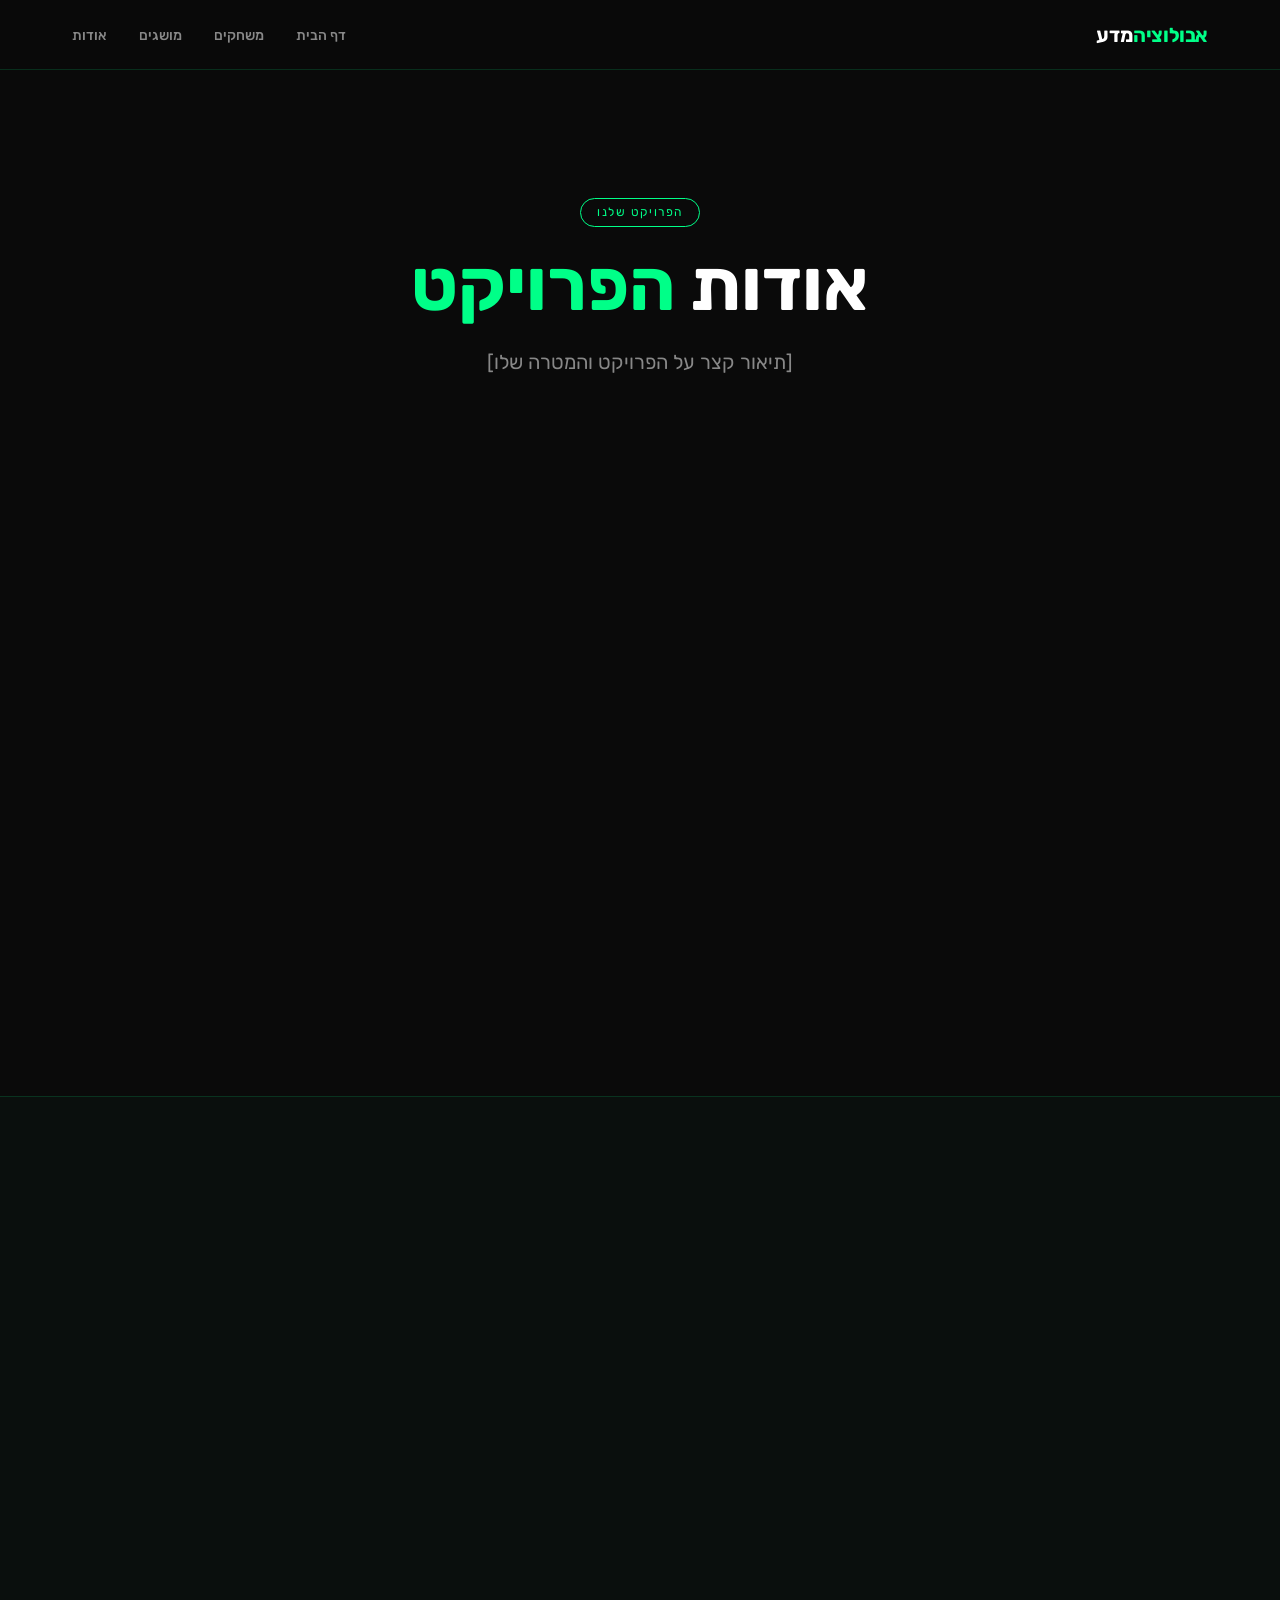
==== pages/about.html @ 0a29270a "Initial commit" ====
<!DOCTYPE html>
<html dir="rtl" lang="he">
<head>
  <meta charset="UTF-8">
  <meta name="viewport" content="width=device-width, initial-scale=1.0">
  <title>אודות — אבולוציה</title>
  <link rel="icon" type="image/svg+xml" href="../assets/favicon.svg">
  <link rel="preconnect" href="https://fonts.googleapis.com">
  <link rel="preconnect" href="https://fonts.gstatic.com" crossorigin>
  <link href="https://fonts.googleapis.com/css2?family=Rubik:wght@300;400;500;700&display=swap" rel="stylesheet">
  <link rel="stylesheet" href="../css/style.css">
</head>
<body>

  <!-- ===== NAVBAR ===== -->
  <nav class="navbar" id="navbar">
    <div class="container nav-inner flex-between">
      <a href="../index.html" class="nav-logo">אבולוציה<span>מדע</span></a>
      <ul class="nav-links" id="navLinks">
        <li><a href="../index.html">דף הבית</a></li>
        <li><a href="games.html">משחקים</a></li>
        <li><a href="glossary.html">מושגים</a></li>
        <li><a href="about.html">אודות</a></li>
      </ul>
      <button class="nav-toggle" id="navToggle" aria-label="פתח תפריט" aria-expanded="false">
        <span></span><span></span><span></span>
      </button>
    </div>
  </nav>

  <!-- ===== PAGE HERO ===== -->
  <section class="page-hero">
    <div class="container">
      <span class="page-hero__tag">הפרויקט שלנו</span>
      <h1 class="page-hero__title">אודות <span class="text-accent">הפרויקט</span></h1>
      <p class="page-hero__subtitle text-muted">[תיאור קצר על הפרויקט והמטרה שלו]</p>
    </div>
  </section>

  <!-- ===== PROJECT INFO ===== -->
  <section class="section" style="padding-top: 0;">
    <div class="container">
      <div class="about-layout">

        <!-- Text block -->
        <div class="about-text reveal">
          <h2>מטרת הפרויקט</h2>
          <p>[הסבר על מטרת הפרויקט — מה רצינו להשיג, לאיזה קהל הוא מיועד, ולמה בחרנו בנושא האבולוציה]</p>

          <h2>מה למדנו</h2>
          <p>[סיכום של התכנים — הנושאים העיקריים שנחקרו ולמדנו במסגרת הפרויקט]</p>

          <h2>תהליך הכנת הפרויקט</h2>
          <p>[תיאור התהליך — חקר, איסוף חומר, עיצוב האתר, והכנת המשחקים]</p>
        </div>

        <!-- Highlights -->
        <div class="about-highlights reveal delay-2">
          <div class="highlight-card card animate-glow">
            <span class="highlight-number text-accent">15+</span>
            <span class="text-muted">מושגי מפתח במילון</span>
          </div>
          <div class="highlight-card card">
            <span class="highlight-number text-accent">6</span>
            <span class="text-muted">משחקים אינטראקטיביים</span>
          </div>
          <div class="highlight-card card">
            <span class="highlight-number text-accent">4</span>
            <span class="text-muted">עמודי תוכן</span>
          </div>
        </div>

      </div>
    </div>
  </section>

  <!-- ===== TEAM ===== -->
  <section class="section" style="background: rgba(0,255,136,0.02); border-block: 1px solid var(--border);">
    <div class="container">
      <h2 class="section-title text-center reveal">הצוות שלנו</h2>
      <p class="section-subtitle text-muted text-center reveal delay-1">[תיאור הצוות]</p>
      <div class="team-grid grid-3">

        <div class="card team-card reveal delay-1">
          <div class="team-avatar">
            <div class="avatar-circle">[ר]</div>
          </div>
          <h3 class="team-name">[שם תלמיד 1]</h3>
          <p class="text-muted team-role">[תפקיד — למשל: מחקר ותוכן]</p>
        </div>

        <div class="card team-card reveal delay-2">
          <div class="team-avatar">
            <div class="avatar-circle">[ל]</div>
          </div>
          <h3 class="team-name">[שם תלמיד 2]</h3>
          <p class="text-muted team-role">[תפקיד — למשל: עיצוב ופיתוח]</p>
        </div>

        <div class="card team-card reveal delay-3">
          <div class="team-avatar">
            <div class="avatar-circle">[מ]</div>
          </div>
          <h3 class="team-name">[שם תלמיד 3]</h3>
          <p class="text-muted team-role">[תפקיד — למשל: משחקים ואינטראקציה]</p>
        </div>

      </div>
    </div>
  </section>

  <!-- ===== SOURCES ===== -->
  <section class="section">
    <div class="container">
      <h2 class="section-title reveal">מקורות ומידע</h2>
      <p class="text-muted reveal delay-1">[הסבר קצר על מקורות המידע שהשתמשנו בהם]</p>
      <ul class="sources-list reveal delay-2">
        <li class="source-item">[מקור 1 — שם הספר / האתר / המאמר + שנת פרסום]</li>
        <li class="source-item">[מקור 2 — שם הספר / האתר / המאמר + שנת פרסום]</li>
        <li class="source-item">[מקור 3 — שם הספר / האתר / המאמר + שנת פרסום]</li>
        <li class="source-item">[מקור 4 — שם הספר / האתר / המאמר + שנת פרסום]</li>
      </ul>
    </div>
  </section>

  <!-- ===== FOOTER ===== */
  <footer class="footer">
    <div class="container">
      <p>© 2025 פרויקט אבולוציה | <span class="accent">מדע ביולוגיה</span></p>
    </div>
  </footer>

  <script src="../js/main.js"></script>
</body>
</html>
---- css/style.css ----
/* ===== GOOGLE FONTS ===== */
@import url('https://fonts.googleapis.com/css2?family=Rubik:wght@300;400;500;700&display=swap');

/* ===== CSS VARIABLES ===== */
:root {
  --bg:             #0a0a0a;
  --bg-card:        #111111;
  --bg-card-hover:  #181818;
  --accent:         #00ff88;
  --accent-dim:     #00cc6a;
  --accent-glow:    rgba(0, 255, 136, 0.2);
  --text:           #ffffff;
  --text-muted:     #888888;
  --border:         rgba(0, 255, 136, 0.15);
  --border-hover:   rgba(0, 255, 136, 0.5);

  --font:   'Rubik', sans-serif;
  --fs-xs:  0.75rem;
  --fs-sm:  0.875rem;
  --fs-base:1rem;
  --fs-lg:  1.25rem;
  --fs-xl:  1.5rem;
  --fs-2xl: 2rem;
  --fs-3xl: 3rem;
  --fs-hero:clamp(2.4rem, 6vw, 4.5rem);

  --space-xs:  0.25rem;
  --space-sm:  0.5rem;
  --space-md:  1rem;
  --space-lg:  2rem;
  --space-xl:  4rem;
  --space-2xl: 8rem;

  --max-width:  1200px;
  --nav-height: 70px;
  --radius-sm:  6px;
  --radius-md:  12px;
  --radius-lg:  20px;

  --ease:  cubic-bezier(0.4, 0, 0.2, 1);
  --t-fast:150ms;
  --t-med: 300ms;
  --t-slow:600ms;
}

/* ===== RESET ===== */
*, *::before, *::after {
  box-sizing: border-box;
  margin: 0;
  padding: 0;
}

html {
  scroll-behavior: smooth;
  font-size: 16px;
}

body {
  background: var(--bg);
  color: var(--text);
  font-family: var(--font);
  direction: rtl;
  line-height: 1.6;
  min-height: 100vh;
  overflow-x: hidden;
}

img, svg { max-width: 100%; display: block; }
a { color: inherit; text-decoration: none; }
button { cursor: pointer; background: none; border: none; font-family: inherit; }
ul { list-style: none; }

/* ===== TYPOGRAPHY ===== */
h1, h2, h3, h4 { line-height: 1.2; font-weight: 700; }
.text-accent  { color: var(--accent); }
.text-muted   { color: var(--text-muted); }
.text-center  { text-align: center; }

/* ===== LAYOUT ===== */
.container {
  max-width: var(--max-width);
  margin-inline: auto;
  padding-inline: var(--space-lg);
}
.section        { padding-block: var(--space-2xl); }
.flex-center    { display: flex; align-items: center; justify-content: center; }
.flex-between   { display: flex; align-items: center; justify-content: space-between; }
.grid-2         { display: grid; grid-template-columns: repeat(auto-fit, minmax(280px, 1fr)); gap: var(--space-lg); }
.grid-3         { display: grid; grid-template-columns: repeat(auto-fit, minmax(220px, 1fr)); gap: var(--space-lg); }

/* ===== CARD ===== */
.card {
  background: var(--bg-card);
  border: 1px solid var(--border);
  border-radius: var(--radius-md);
  padding: var(--space-lg);
  transition:
    transform var(--t-med) var(--ease),
    border-color var(--t-med) var(--ease),
    box-shadow var(--t-med) var(--ease);
}
.card:hover {
  transform: translateY(-4px);
  border-color: var(--border-hover);
  box-shadow: 0 8px 32px var(--accent-glow);
}

/* ===== BUTTONS ===== */
.btn {
  display: inline-flex;
  align-items: center;
  justify-content: center;
  gap: var(--space-sm);
  padding: 0.8rem 1.8rem;
  border-radius: var(--radius-sm);
  font-weight: 600;
  font-family: var(--font);
  font-size: var(--fs-base);
  transition: all var(--t-med) var(--ease);
  cursor: pointer;
}
.btn-primary {
  background: var(--accent);
  color: #000;
  border: 1px solid var(--accent);
}
.btn-primary:hover {
  background: var(--accent-dim);
  box-shadow: 0 0 24px var(--accent-glow);
  transform: translateY(-2px);
}
.btn-outline {
  background: transparent;
  color: var(--accent);
  border: 1px solid var(--accent);
}
.btn-outline:hover {
  background: var(--accent-glow);
  box-shadow: 0 0 16px var(--accent-glow);
  transform: translateY(-2px);
}

/* ===== SECTION TITLES ===== */
.section-title    { font-size: var(--fs-2xl); margin-bottom: var(--space-md); }
.section-subtitle { font-size: var(--fs-base); margin-bottom: var(--space-xl); }

/* ===== PAGE HERO (sub-pages) ===== */
.page-hero {
  padding-block: var(--space-2xl);
  padding-top: calc(var(--nav-height) + var(--space-2xl));
  text-align: center;
}
.page-hero__tag {
  display: inline-block;
  border: 1px solid var(--accent);
  color: var(--accent);
  padding: var(--space-xs) var(--space-md);
  border-radius: 999px;
  font-size: var(--fs-xs);
  letter-spacing: 0.12em;
  text-transform: uppercase;
  margin-bottom: var(--space-md);
}
.page-hero__title {
  font-size: var(--fs-hero);
  margin-bottom: var(--space-md);
}
.page-hero__subtitle {
  font-size: var(--fs-lg);
  max-width: 600px;
  margin-inline: auto;
}

/* ===== NAVBAR ===== */
.navbar {
  position: fixed;
  top: 0;
  inset-inline: 0;
  height: var(--nav-height);
  background: rgba(10, 10, 10, 0.92);
  backdrop-filter: blur(12px);
  -webkit-backdrop-filter: blur(12px);
  border-bottom: 1px solid var(--border);
  z-index: 1000;
  transition: border-color var(--t-med) var(--ease), box-shadow var(--t-med) var(--ease);
}
.navbar.scrolled {
  border-bottom-color: var(--border-hover);
  box-shadow: 0 4px 24px rgba(0, 0, 0, 0.5);
}
.nav-inner { height: 100%; }

.nav-logo {
  font-size: var(--fs-lg);
  font-weight: 700;
  color: var(--accent);
  letter-spacing: -0.02em;
}
.nav-logo span { color: var(--text); }

.nav-links {
  display: flex;
  gap: var(--space-lg);
}
.nav-links a {
  color: var(--text-muted);
  font-weight: 500;
  font-size: var(--fs-sm);
  padding-block: var(--space-xs);
  position: relative;
  transition: color var(--t-fast) var(--ease);
}
.nav-links a::after {
  content: '';
  position: absolute;
  bottom: -2px;
  inset-inline: 0;
  height: 2px;
  background: var(--accent);
  transform: scaleX(0);
  transform-origin: center;
  transition: transform var(--t-med) var(--ease);
}
.nav-links a:hover,
.nav-links a.active { color: var(--text); }
.nav-links a:hover::after,
.nav-links a.active::after { transform: scaleX(1); }

.nav-toggle {
  display: none;
  flex-direction: column;
  gap: 5px;
  padding: var(--space-sm);
  background: transparent;
  border: none;
  cursor: pointer;
}
.nav-toggle span {
  display: block;
  width: 24px;
  height: 2px;
  background: var(--text);
  border-radius: 2px;
  transition: transform var(--t-med) var(--ease), opacity var(--t-med) var(--ease);
}
.nav-toggle.open span:nth-child(1) { transform: translateY(7px) rotate(45deg); }
.nav-toggle.open span:nth-child(2) { opacity: 0; }
.nav-toggle.open span:nth-child(3) { transform: translateY(-7px) rotate(-45deg); }

/* ===== FOOTER ===== */
.footer {
  border-top: 1px solid var(--border);
  padding-block: var(--space-lg);
  text-align: center;
  color: var(--text-muted);
  font-size: var(--fs-sm);
}
.footer .accent { color: var(--accent); }

/* ===== ANIMATIONS ===== */
@keyframes fadeInUp {
  from { opacity: 0; transform: translateY(28px); }
  to   { opacity: 1; transform: translateY(0); }
}
@keyframes floatY {
  0%, 100% { transform: translateY(0); }
  50%       { transform: translateY(-14px); }
}
@keyframes pulseGlow {
  0%, 100% { box-shadow: 0 0 8px var(--accent-glow); }
  50%       { box-shadow: 0 0 28px rgba(0, 255, 136, 0.5); }
}
@keyframes dnaStrandPulse {
  0%, 100% { opacity: 0.3; }
  50%       { opacity: 1; }
}
@keyframes scanLine {
  from { transform: translateY(-100%); }
  to   { transform: translateY(100%); }
}

.animate-fade-in-up { animation: fadeInUp 0.65s var(--ease) both; }
.animate-float      { animation: floatY 3.5s ease-in-out infinite; }
.animate-glow       { animation: pulseGlow 2.5s ease-in-out infinite; }

.delay-1 { animation-delay: 0.1s; }
.delay-2 { animation-delay: 0.2s; }
.delay-3 { animation-delay: 0.3s; }
.delay-4 { animation-delay: 0.4s; }
.delay-5 { animation-delay: 0.5s; }

/* Scroll reveal */
.reveal {
  opacity: 0;
  transform: translateY(30px);
  transition: opacity 0.6s var(--ease), transform 0.6s var(--ease);
}
.reveal.delay-1 { transition-delay: 0.1s; }
.reveal.delay-2 { transition-delay: 0.2s; }
.reveal.delay-3 { transition-delay: 0.3s; }
.reveal.revealed {
  opacity: 1;
  transform: translateY(0);
}

/* ===== HOME — HERO ===== */
.hero {
  min-height: 100vh;
  display: flex;
  align-items: center;
  padding-top: var(--nav-height);
  position: relative;
  overflow: hidden;
}
.hero::before {
  content: '';
  position: absolute;
  top: 15%;
  inset-inline-end: 5%;
  width: 700px;
  height: 700px;
  background: radial-gradient(circle, rgba(0, 255, 136, 0.07) 0%, transparent 65%);
  pointer-events: none;
}
.hero::after {
  content: '';
  position: absolute;
  bottom: 10%;
  inset-inline-start: 5%;
  width: 400px;
  height: 400px;
  background: radial-gradient(circle, rgba(0, 255, 136, 0.04) 0%, transparent 65%);
  pointer-events: none;
}
.hero .container {
  display: flex;
  align-items: center;
  justify-content: space-between;
  gap: var(--space-xl);
  flex-wrap: wrap;
  width: 100%;
}
.hero__content   { flex: 1; min-width: 300px; }
.hero__graphic   { flex: 0 0 auto; width: 180px; display: flex; justify-content: center; }
.hero__tag {
  display: inline-block;
  border: 1px solid var(--accent);
  color: var(--accent);
  padding: var(--space-xs) var(--space-md);
  border-radius: 999px;
  font-size: var(--fs-xs);
  letter-spacing: 0.12em;
  text-transform: uppercase;
  margin-bottom: var(--space-md);
}
.hero__title {
  font-size: var(--fs-hero);
  margin-block: var(--space-md);
  line-height: 1.15;
}
.hero__subtitle {
  font-size: var(--fs-lg);
  max-width: 520px;
  margin-bottom: var(--space-lg);
}
.hero__actions {
  display: flex;
  gap: var(--space-md);
  flex-wrap: wrap;
}

/* ===== DNA HELIX ===== */
.dna-helix {
  display: flex;
  flex-direction: column;
  gap: 6px;
  align-items: center;
}
.dna-rung {
  display: flex;
  align-items: center;
  width: 120px;
}
.dna-dot {
  width: 14px;
  height: 14px;
  border-radius: 50%;
  flex-shrink: 0;
  animation: floatY 2s ease-in-out infinite;
}
.dna-dot.left  { background: var(--accent); box-shadow: 0 0 8px var(--accent); }
.dna-dot.right { background: #444; }
.dna-line {
  flex: 1;
  height: 2px;
  background: linear-gradient(to left, #444, var(--accent));
  opacity: 0.4;
  animation: dnaStrandPulse 2s ease-in-out infinite;
}

/* ===== HOME — FEATURES ===== */
.features { background: var(--bg); }
.feature-card { text-align: center; }
.feature-card__icon {
  font-size: 2.5rem;
  margin-bottom: var(--space-md);
  display: block;
}
.feature-card h3 { font-size: var(--fs-lg); margin-bottom: var(--space-sm); }

/* ===== HOME — STATS BANNER ===== */
.stats-banner {
  border-block: 1px solid var(--border);
  background: linear-gradient(to left, transparent, var(--accent-glow), transparent);
  padding-block: var(--space-xl);
}
.stats-grid { text-align: center; }
.stat-item  { display: flex; flex-direction: column; gap: var(--space-sm); }
.stat-number { font-size: var(--fs-3xl); font-weight: 700; line-height: 1; }
.stat-label  { font-size: var(--fs-sm); }

/* ===== HOME — CTA ===== */
.cta-section .container { display: flex; justify-content: center; }
.cta-card {
  background: linear-gradient(135deg, var(--bg-card), #0d1f14);
  border: 1px solid var(--border-hover);
  border-radius: var(--radius-lg);
  padding: var(--space-2xl);
  text-align: center;
  box-shadow: 0 0 60px var(--accent-glow);
  max-width: 700px;
  width: 100%;
}
.cta-card h2 { font-size: var(--fs-2xl); margin-bottom: var(--space-md); }
.cta-card p  { margin-bottom: var(--space-lg); }

/* ===== GLOSSARY ===== */
.search-wrapper {
  position: relative;
  max-width: 520px;
  margin-inline: auto;
  margin-top: var(--space-lg);
}
.search-input {
  width: 100%;
  padding: 1rem 3.5rem 1rem 1.5rem;
  background: var(--bg-card);
  border: 1px solid var(--border);
  border-radius: var(--radius-lg);
  color: var(--text);
  font-family: var(--font);
  font-size: var(--fs-base);
  outline: none;
  transition: border-color var(--t-med) var(--ease), box-shadow var(--t-med) var(--ease);
  text-align: right;
}
.search-input:focus {
  border-color: var(--accent);
  box-shadow: 0 0 0 3px var(--accent-glow);
}
.search-input::placeholder { color: var(--text-muted); }
.search-icon {
  position: absolute;
  inset-inline-end: 1.2rem;
  top: 50%;
  transform: translateY(-50%);
  pointer-events: none;
  font-size: 1.1rem;
}

.filter-chips {
  display: flex;
  gap: var(--space-sm);
  flex-wrap: wrap;
  margin-bottom: var(--space-xl);
}
.chip {
  padding: var(--space-xs) var(--space-md);
  border: 1px solid var(--border);
  border-radius: 999px;
  color: var(--text-muted);
  font-size: var(--fs-sm);
  font-family: var(--font);
  transition: all var(--t-fast) var(--ease);
  cursor: pointer;
  background: transparent;
}
.chip:hover,
.chip.active {
  border-color: var(--accent);
  color: var(--accent);
  background: var(--accent-glow);
}

.glossary-grid {
  display: grid;
  grid-template-columns: repeat(auto-fill, minmax(260px, 1fr));
  gap: var(--space-lg);
}
.glossary-term { display: flex; flex-direction: column; }
.term-header {
  display: flex;
  justify-content: space-between;
  align-items: flex-start;
  margin-bottom: var(--space-sm);
  gap: var(--space-sm);
}
.term-word { font-size: var(--fs-xl); font-weight: 700; }
.term-category-badge {
  font-size: var(--fs-xs);
  padding: 2px 10px;
  background: var(--accent-glow);
  border: 1px solid var(--border-hover);
  border-radius: 999px;
  color: var(--accent);
  white-space: nowrap;
  flex-shrink: 0;
}
.term-definition { line-height: 1.7; flex: 1; }
.term-footer {
  margin-top: var(--space-md);
  padding-top: var(--space-sm);
  border-top: 1px solid var(--border);
}
.term-origin { font-size: var(--fs-xs); color: var(--text-muted); }

.empty-state { text-align: center; padding: var(--space-2xl); font-size: var(--fs-lg); }

/* ===== ABOUT ===== */
.about-layout {
  display: grid;
  grid-template-columns: 1fr 1fr;
  gap: var(--space-xl);
  align-items: start;
}
.about-text h2 {
  margin-block: var(--space-lg) var(--space-md);
  font-size: var(--fs-xl);
  color: var(--accent);
}
.about-text h2:first-child { margin-top: 0; }
.about-text p { color: var(--text-muted); line-height: 1.8; }

.about-highlights { display: flex; flex-direction: column; gap: var(--space-md); }
.highlight-card { text-align: center; }
.highlight-number {
  display: block;
  font-size: var(--fs-3xl);
  font-weight: 700;
  line-height: 1;
  margin-bottom: var(--space-xs);
}

.team-grid { margin-top: var(--space-xl); }
.team-card { text-align: center; }
.team-avatar { display: flex; justify-content: center; margin-bottom: var(--space-md); }
.avatar-circle {
  width: 72px;
  height: 72px;
  background: linear-gradient(135deg, var(--accent), var(--accent-dim));
  border-radius: 50%;
  display: flex;
  align-items: center;
  justify-content: center;
  color: #000;
  font-weight: 700;
  font-size: var(--fs-lg);
}
.team-name { font-size: var(--fs-lg); margin-bottom: var(--space-xs); }
.team-role { font-size: var(--fs-sm); }

.sources-list {
  display: flex;
  flex-direction: column;
  gap: var(--space-sm);
  margin-top: var(--space-lg);
}
.source-item {
  padding: var(--space-md);
  background: var(--bg-card);
  border: 1px solid var(--border);
  border-inline-start: 3px solid var(--accent);
  border-radius: var(--radius-sm);
  color: var(--text-muted);
  font-size: var(--fs-sm);
  line-height: 1.6;
}

/* ===== RESPONSIVE ===== */
@media (max-width: 768px) {
  .nav-toggle { display: flex; }
  .nav-links {
    position: fixed;
    top: var(--nav-height);
    inset-inline: 0;
    flex-direction: column;
    background: rgba(10, 10, 10, 0.98);
    padding: var(--space-lg);
    gap: var(--space-md);
    transform: translateY(-110%);
    transition: transform var(--t-med) var(--ease);
    border-bottom: 1px solid var(--border);
    z-index: 999;
  }
  .nav-links.open { transform: translateY(0); }
  .nav-links a { font-size: var(--fs-base); }

  .hero .container { flex-direction: column; text-align: center; }
  .hero__graphic   { display: none; }
  .hero__actions   { justify-content: center; }
  .hero__subtitle  { margin-inline: auto; }

  .stats-grid { grid-template-columns: 1fr; gap: var(--space-xl); }
  .filter-chips { justify-content: center; }
  .about-layout { grid-template-columns: 1fr; }
}

@media (max-width: 480px) {
  :root {
    --space-lg: 1rem;
    --space-xl: 2rem;
    --space-2xl: 4rem;
  }
  .btn { width: 100%; justify-content: center; }
  .hero__actions { flex-direction: column; }
  .cta-card { padding: var(--space-xl) var(--space-md); }
}
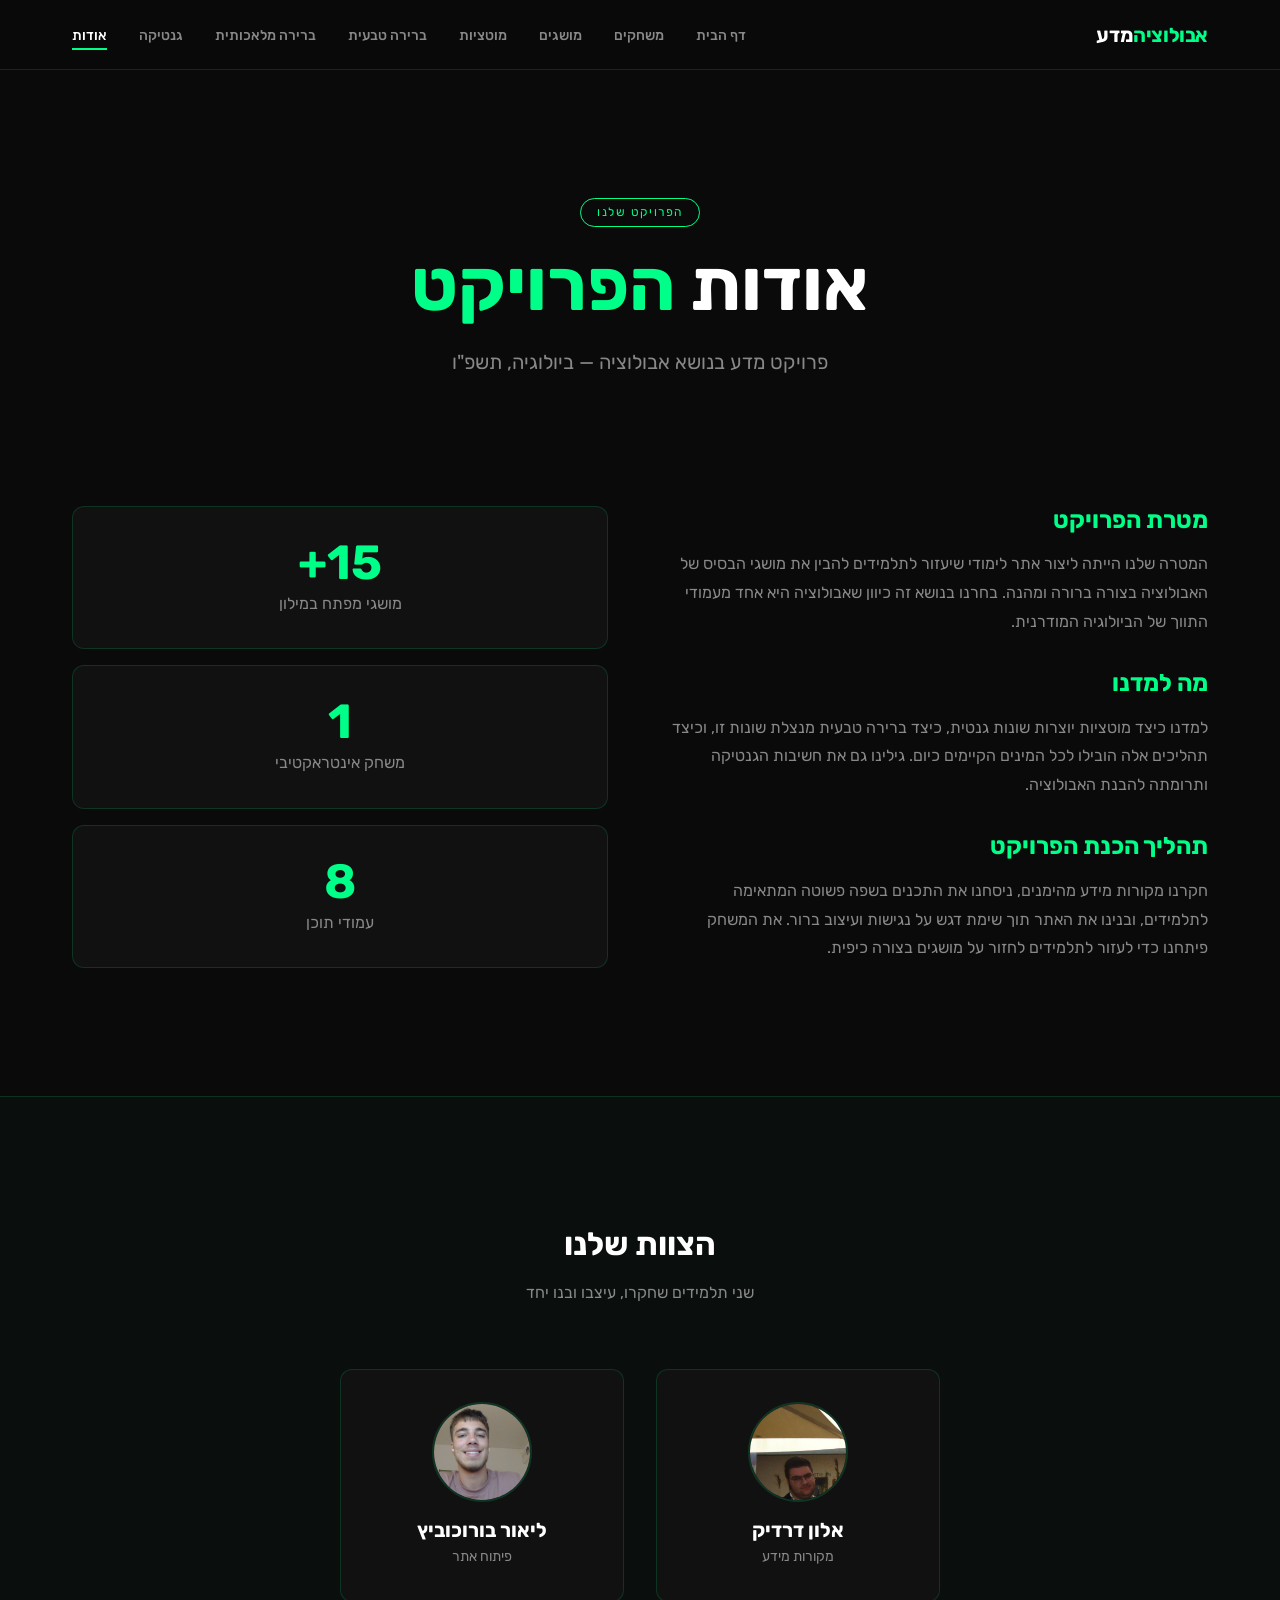
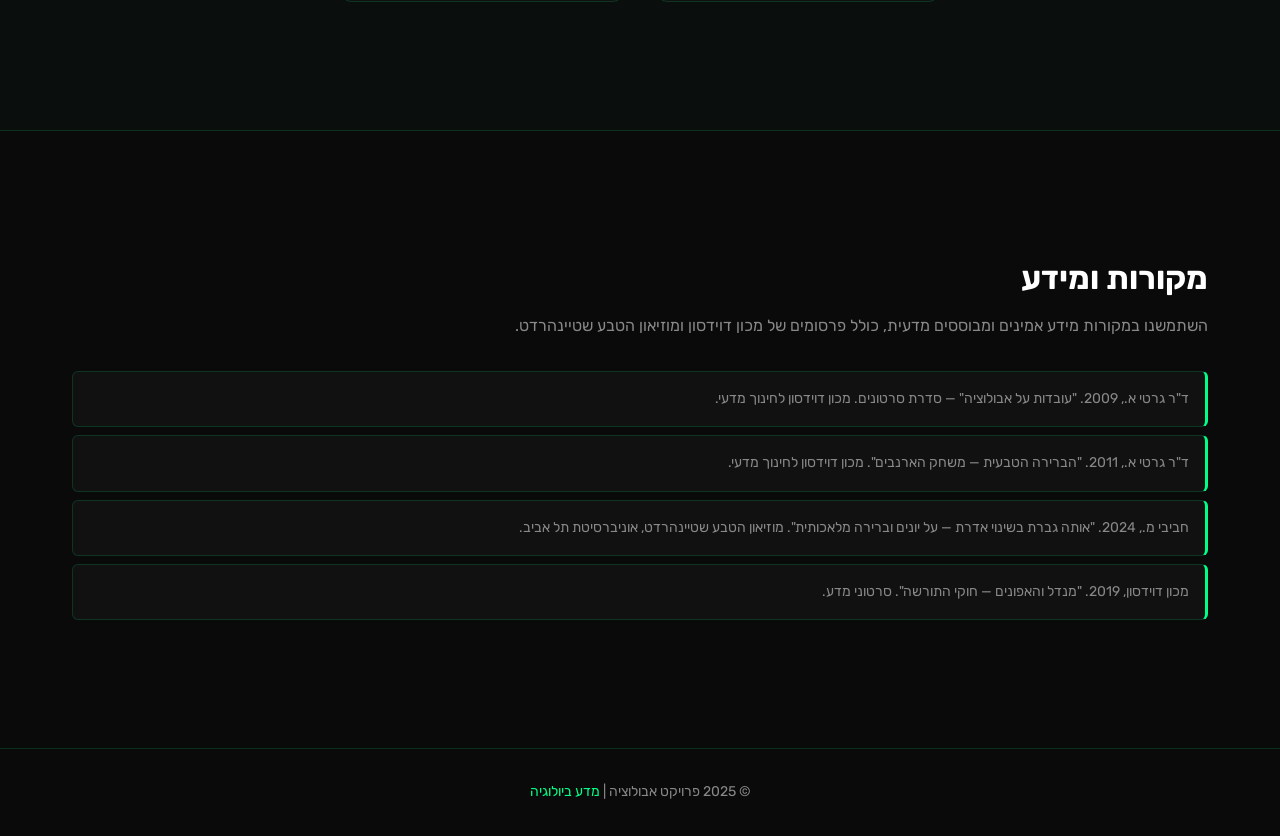
==== commit 655b3317: "Add content pages, fill all placeholders, and update team info - Add 4 new topic pages: mutations, n" ====
--- a/pages/about.html
+++ b/pages/about.html
@@ -20,6 +20,10 @@
         <li><a href="../index.html">דף הבית</a></li>
         <li><a href="games.html">משחקים</a></li>
         <li><a href="glossary.html">מושגים</a></li>
+        <li><a href="mutations.html">מוטציות</a></li>
+        <li><a href="natural-selection.html">ברירה טבעית</a></li>
+        <li><a href="artificial-selection.html">ברירה מלאכותית</a></li>
+        <li><a href="genetics-heredity.html">גנטיקה</a></li>
         <li><a href="about.html">אודות</a></li>
       </ul>
       <button class="nav-toggle" id="navToggle" aria-label="פתח תפריט" aria-expanded="false">
@@ -33,7 +37,7 @@
     <div class="container">
       <span class="page-hero__tag">הפרויקט שלנו</span>
       <h1 class="page-hero__title">אודות <span class="text-accent">הפרויקט</span></h1>
-      <p class="page-hero__subtitle text-muted">[תיאור קצר על הפרויקט והמטרה שלו]</p>
+      <p class="page-hero__subtitle text-muted">פרויקט מדע בנושא אבולוציה — ביולוגיה, תשפ"ו</p>
     </div>
   </section>
 
@@ -45,13 +49,13 @@
         <!-- Text block -->
         <div class="about-text reveal">
           <h2>מטרת הפרויקט</h2>
-          <p>[הסבר על מטרת הפרויקט — מה רצינו להשיג, לאיזה קהל הוא מיועד, ולמה בחרנו בנושא האבולוציה]</p>
+          <p>המטרה שלנו הייתה ליצור אתר לימודי שיעזור לתלמידים להבין את מושגי הבסיס של האבולוציה בצורה ברורה ומהנה. בחרנו בנושא זה כיוון שאבולוציה היא אחד מעמודי התווך של הביולוגיה המודרנית.</p>
 
           <h2>מה למדנו</h2>
-          <p>[סיכום של התכנים — הנושאים העיקריים שנחקרו ולמדנו במסגרת הפרויקט]</p>
+          <p>למדנו כיצד מוטציות יוצרות שונות גנטית, כיצד ברירה טבעית מנצלת שונות זו, וכיצד תהליכים אלה הובילו לכל המינים הקיימים כיום. גילינו גם את חשיבות הגנטיקה ותרומתה להבנת האבולוציה.</p>
 
           <h2>תהליך הכנת הפרויקט</h2>
-          <p>[תיאור התהליך — חקר, איסוף חומר, עיצוב האתר, והכנת המשחקים]</p>
+          <p>חקרנו מקורות מידע מהימנים, ניסחנו את התכנים בשפה פשוטה המתאימה לתלמידים, ובנינו את האתר תוך שימת דגש על נגישות ועיצוב ברור. את המשחק פיתחנו כדי לעזור לתלמידים לחזור על מושגים בצורה כיפית.</p>
         </div>
 
         <!-- Highlights -->
@@ -61,11 +65,11 @@
             <span class="text-muted">מושגי מפתח במילון</span>
           </div>
           <div class="highlight-card card">
-            <span class="highlight-number text-accent">6</span>
-            <span class="text-muted">משחקים אינטראקטיביים</span>
+            <span class="highlight-number text-accent">1</span>
+            <span class="text-muted">משחק אינטראקטיבי</span>
           </div>
           <div class="highlight-card card">
-            <span class="highlight-number text-accent">4</span>
+            <span class="highlight-number text-accent">8</span>
             <span class="text-muted">עמודי תוכן</span>
           </div>
         </div>
@@ -78,31 +82,23 @@
   <section class="section" style="background: rgba(0,255,136,0.02); border-block: 1px solid var(--border);">
     <div class="container">
       <h2 class="section-title text-center reveal">הצוות שלנו</h2>
-      <p class="section-subtitle text-muted text-center reveal delay-1">[תיאור הצוות]</p>
-      <div class="team-grid grid-3">
+      <p class="section-subtitle text-muted text-center reveal delay-1">שני תלמידים שחקרו, עיצבו ובנו יחד</p>
+      <div class="team-grid grid-2" style="max-width: 600px; margin-inline: auto;">
 
         <div class="card team-card reveal delay-1">
           <div class="team-avatar">
-            <div class="avatar-circle">[ר]</div>
+            <img src="../assets/team-alon.jpg" alt="אלון דרדיק" class="team-photo">
           </div>
-          <h3 class="team-name">[שם תלמיד 1]</h3>
-          <p class="text-muted team-role">[תפקיד — למשל: מחקר ותוכן]</p>
+          <h3 class="team-name">אלון דרדיק</h3>
+          <p class="text-muted team-role">מקורות מידע</p>
         </div>
 
         <div class="card team-card reveal delay-2">
           <div class="team-avatar">
-            <div class="avatar-circle">[ל]</div>
+            <img src="../assets/team-lior.jpg" alt="ליאור בורוכוביץ" class="team-photo">
           </div>
-          <h3 class="team-name">[שם תלמיד 2]</h3>
-          <p class="text-muted team-role">[תפקיד — למשל: עיצוב ופיתוח]</p>
-        </div>
-
-        <div class="card team-card reveal delay-3">
-          <div class="team-avatar">
-            <div class="avatar-circle">[מ]</div>
-          </div>
-          <h3 class="team-name">[שם תלמיד 3]</h3>
-          <p class="text-muted team-role">[תפקיד — למשל: משחקים ואינטראקציה]</p>
+          <h3 class="team-name">ליאור בורוכוביץ</h3>
+          <p class="text-muted team-role">פיתוח אתר</p>
         </div>
 
       </div>
@@ -113,17 +109,17 @@
   <section class="section">
     <div class="container">
       <h2 class="section-title reveal">מקורות ומידע</h2>
-      <p class="text-muted reveal delay-1">[הסבר קצר על מקורות המידע שהשתמשנו בהם]</p>
+      <p class="text-muted reveal delay-1">השתמשנו במקורות מידע אמינים ומבוססים מדעית, כולל פרסומים של מכון דוידסון ומוזיאון הטבע שטיינהרדט.</p>
       <ul class="sources-list reveal delay-2">
-        <li class="source-item">[מקור 1 — שם הספר / האתר / המאמר + שנת פרסום]</li>
-        <li class="source-item">[מקור 2 — שם הספר / האתר / המאמר + שנת פרסום]</li>
-        <li class="source-item">[מקור 3 — שם הספר / האתר / המאמר + שנת פרסום]</li>
-        <li class="source-item">[מקור 4 — שם הספר / האתר / המאמר + שנת פרסום]</li>
+        <li class="source-item">ד"ר גרטי א., 2009. "עובדות על אבולוציה" — סדרת סרטונים. מכון דוידסון לחינוך מדעי.</li>
+        <li class="source-item">ד"ר גרטי א., 2011. "הברירה הטבעית — משחק הארנבים". מכון דוידסון לחינוך מדעי.</li>
+        <li class="source-item">חביבי מ., 2024. "אותה גברת בשינוי אדרת — על יונים וברירה מלאכותית". מוזיאון הטבע שטיינהרדט, אוניברסיטת תל אביב.</li>
+        <li class="source-item">מכון דוידסון, 2019. "מנדל והאפונים — חוקי התורשה". סרטוני מדע.</li>
       </ul>
     </div>
   </section>
 
-  <!-- ===== FOOTER ===== */
+  <!-- ===== FOOTER ===== -->
   <footer class="footer">
     <div class="container">
       <p>© 2025 פרויקט אבולוציה | <span class="accent">מדע ביולוגיה</span></p>
--- a/css/style.css
+++ b/css/style.css
@@ -568,6 +568,15 @@
 }
 .team-name { font-size: var(--fs-lg); margin-bottom: var(--space-xs); }
 .team-role { font-size: var(--fs-sm); }
+.team-photo {
+  width: 100px;
+  height: 100px;
+  border-radius: 50%;
+  object-fit: cover;
+  object-position: center top;
+  display: block;
+  border: 2px solid var(--border);
+}
 
 .sources-list {
   display: flex;
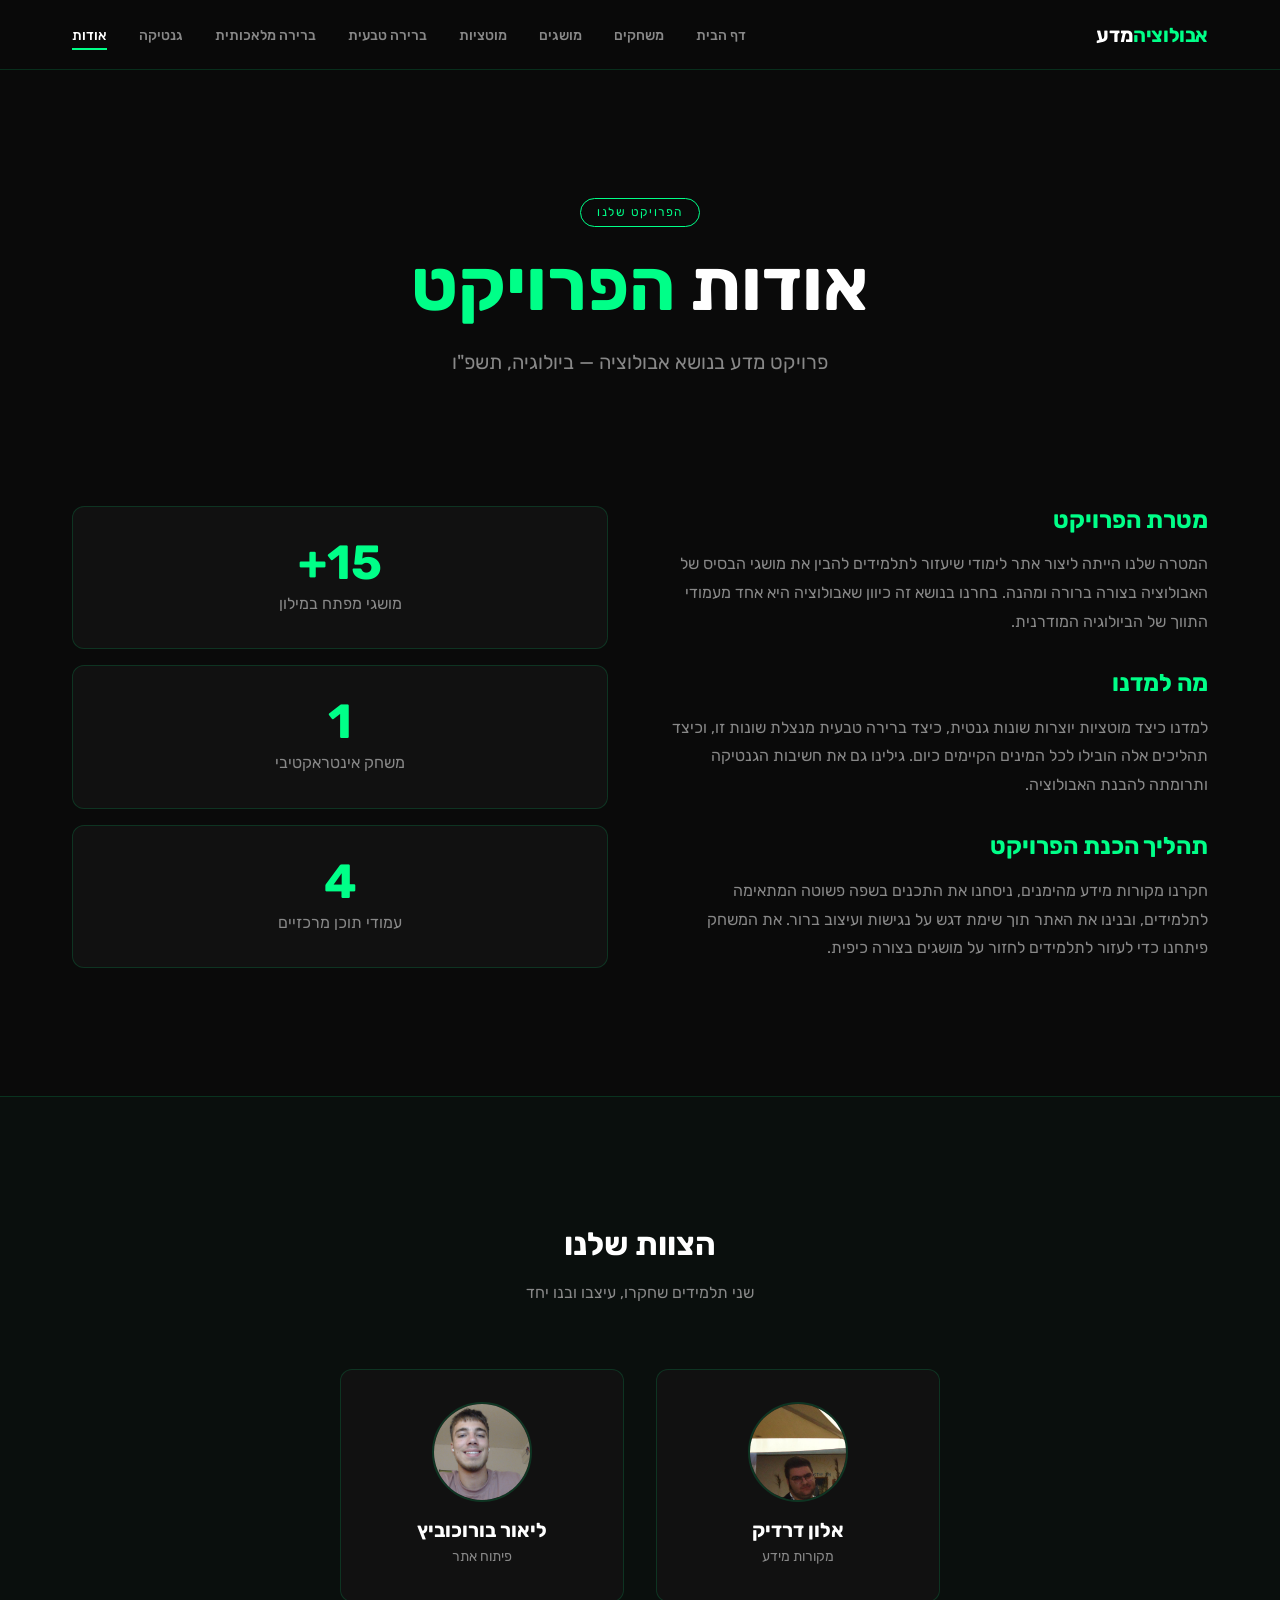
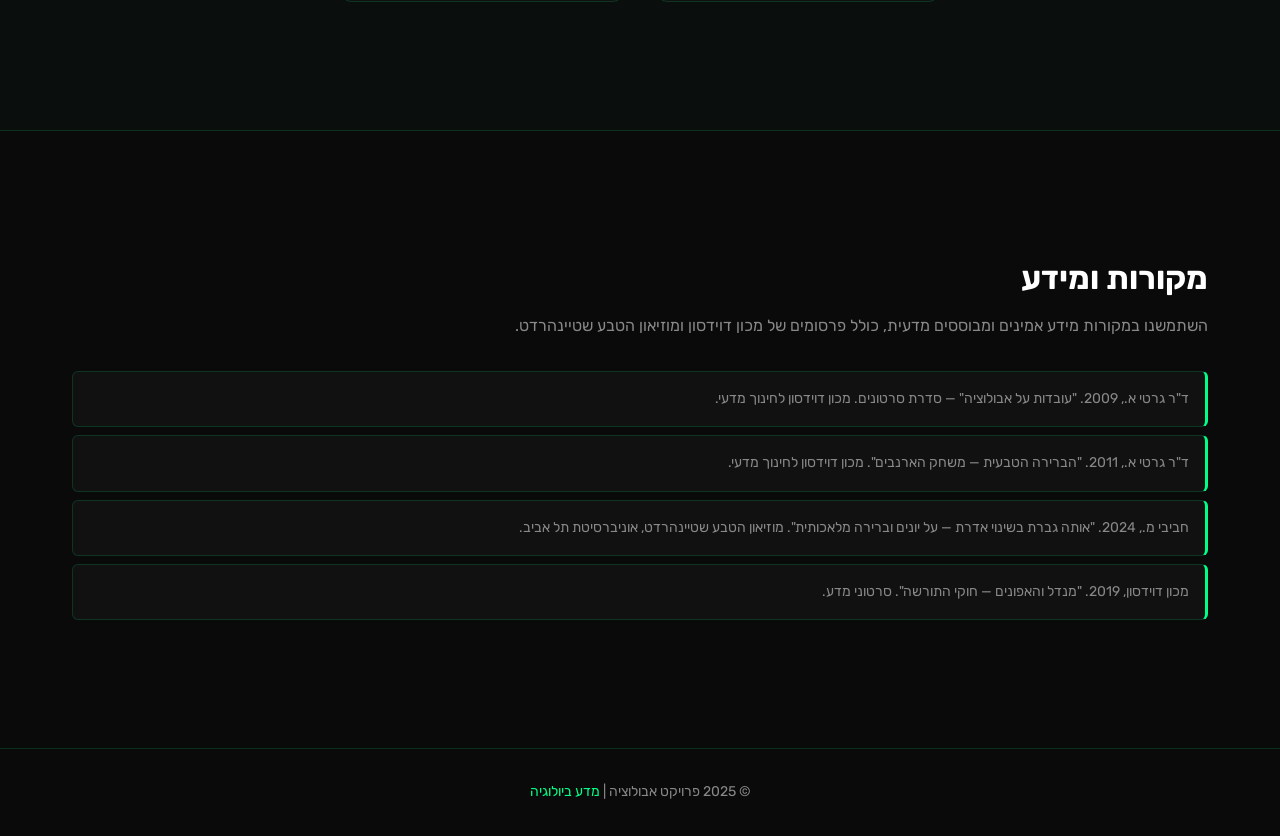
==== commit 17b598e8: "Fix scientific inaccuracies across content pages - natural-selection: replace "עיוור ואקראי" with "ט" ====
--- a/pages/about.html
+++ b/pages/about.html
@@ -69,8 +69,8 @@
             <span class="text-muted">משחק אינטראקטיבי</span>
           </div>
           <div class="highlight-card card">
-            <span class="highlight-number text-accent">8</span>
-            <span class="text-muted">עמודי תוכן</span>
+            <span class="highlight-number text-accent">4</span>
+            <span class="text-muted">עמודי תוכן מרכזיים</span>
           </div>
         </div>
 
